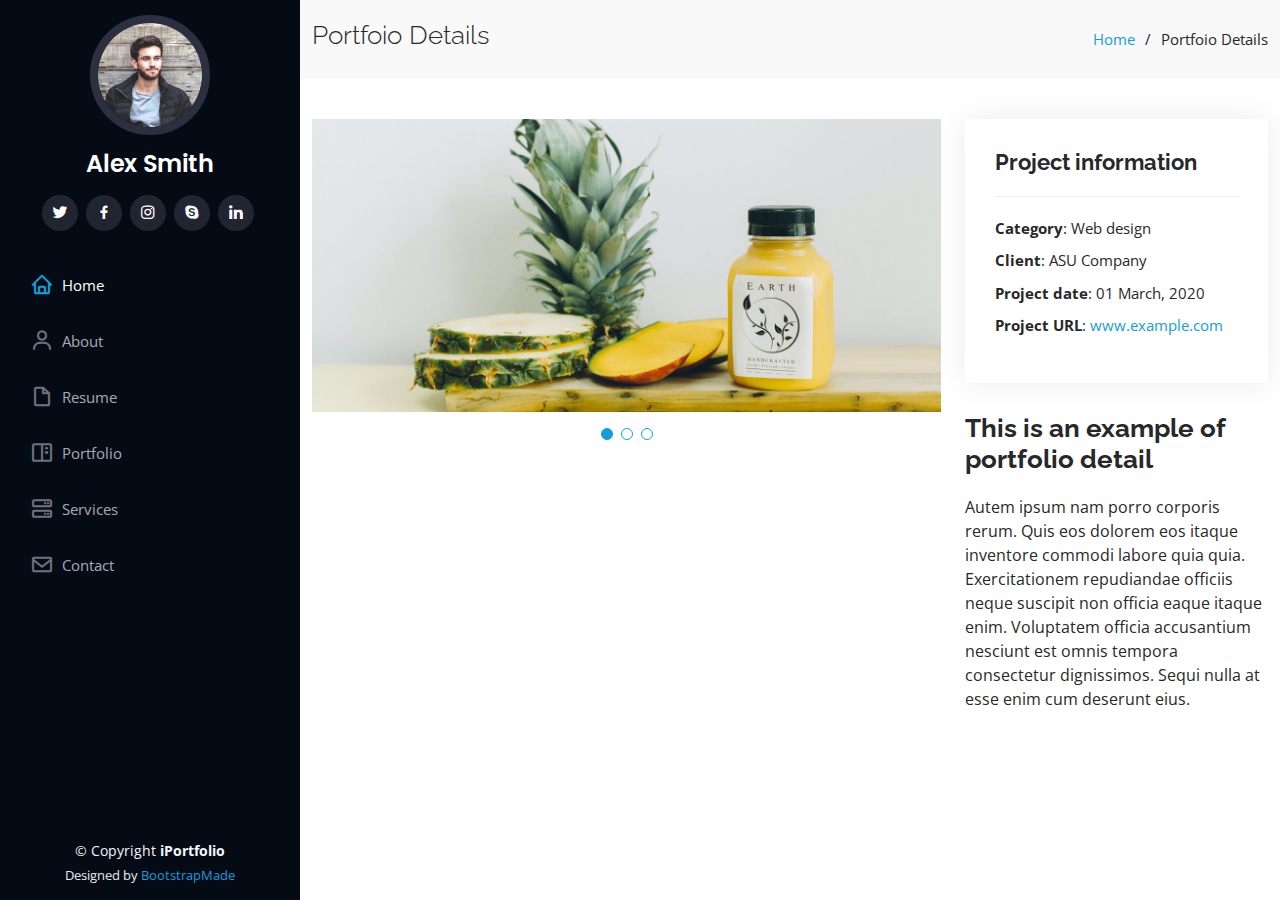
==== portfolio-details.html @ d4bfe418 "push portopolio_zai" ====
<!DOCTYPE html>
<html lang="en">

<head>
  <meta charset="utf-8">
  <meta content="width=device-width, initial-scale=1.0" name="viewport">

  <title>Portfolio Details - iPortfolio Bootstrap Template</title>
  <meta content="" name="description">
  <meta content="" name="keywords">

  <!-- Favicons -->
  <link href="assets/img/favicon.png" rel="icon">
  <link href="assets/img/apple-touch-icon.png" rel="apple-touch-icon">

  <!-- Google Fonts -->
  <link href="https://fonts.googleapis.com/css?family=Open+Sans:300,300i,400,400i,600,600i,700,700i|Raleway:300,300i,400,400i,500,500i,600,600i,700,700i|Poppins:300,300i,400,400i,500,500i,600,600i,700,700i" rel="stylesheet">

  <!-- Vendor CSS Files -->
  <link href="assets/vendor/aos/aos.css" rel="stylesheet">
  <link href="assets/vendor/bootstrap/css/bootstrap.min.css" rel="stylesheet">
  <link href="assets/vendor/bootstrap-icons/bootstrap-icons.css" rel="stylesheet">
  <link href="assets/vendor/boxicons/css/boxicons.min.css" rel="stylesheet">
  <link href="assets/vendor/glightbox/css/glightbox.min.css" rel="stylesheet">
  <link href="assets/vendor/swiper/swiper-bundle.min.css" rel="stylesheet">

  <!-- Template Main CSS File -->
  <link href="assets/css/style.css" rel="stylesheet">

  <!-- =======================================================
  * Template Name: iPortfolio - v3.9.1
  * Template URL: https://bootstrapmade.com/iportfolio-bootstrap-portfolio-websites-template/
  * Author: BootstrapMade.com
  * License: https://bootstrapmade.com/license/
  ======================================================== -->
</head>

<body>

  <!-- ======= Mobile nav toggle button ======= -->
  <i class="bi bi-list mobile-nav-toggle d-xl-none"></i>

  <!-- ======= Header ======= -->
  <header id="header">
    <div class="d-flex flex-column">

      <div class="profile">
        <img src="assets/img/profile-img.jpg" alt="" class="img-fluid rounded-circle">
        <h1 class="text-light"><a href="index.html">Alex Smith</a></h1>
        <div class="social-links mt-3 text-center">
          <a href="#" class="twitter"><i class="bx bxl-twitter"></i></a>
          <a href="#" class="facebook"><i class="bx bxl-facebook"></i></a>
          <a href="#" class="instagram"><i class="bx bxl-instagram"></i></a>
          <a href="#" class="google-plus"><i class="bx bxl-skype"></i></a>
          <a href="#" class="linkedin"><i class="bx bxl-linkedin"></i></a>
        </div>
      </div>

      <nav id="navbar" class="nav-menu navbar">
        <ul>
          <li><a href="#hero" class="nav-link scrollto active"><i class="bx bx-home"></i> <span>Home</span></a></li>
          <li><a href="#about" class="nav-link scrollto"><i class="bx bx-user"></i> <span>About</span></a></li>
          <li><a href="#resume" class="nav-link scrollto"><i class="bx bx-file-blank"></i> <span>Resume</span></a></li>
          <li><a href="#portfolio" class="nav-link scrollto"><i class="bx bx-book-content"></i> <span>Portfolio</span></a></li>
          <li><a href="#services" class="nav-link scrollto"><i class="bx bx-server"></i> <span>Services</span></a></li>
          <li><a href="#contact" class="nav-link scrollto"><i class="bx bx-envelope"></i> <span>Contact</span></a></li>
        </ul>
      </nav><!-- .nav-menu -->
    </div>
  </header><!-- End Header -->

  <main id="main">

    <!-- ======= Breadcrumbs ======= -->
    <section id="breadcrumbs" class="breadcrumbs">
      <div class="container">

        <div class="d-flex justify-content-between align-items-center">
          <h2>Portfoio Details</h2>
          <ol>
            <li><a href="index.html">Home</a></li>
            <li>Portfoio Details</li>
          </ol>
        </div>

      </div>
    </section><!-- End Breadcrumbs -->

    <!-- ======= Portfolio Details Section ======= -->
    <section id="portfolio-details" class="portfolio-details">
      <div class="container">

        <div class="row gy-4">

          <div class="col-lg-8">
            <div class="portfolio-details-slider swiper">
              <div class="swiper-wrapper align-items-center">

                <div class="swiper-slide">
                  <img src="assets/img/portfolio/portfolio-details-1.jpg" alt="">
                </div>

                <div class="swiper-slide">
                  <img src="assets/img/portfolio/portfolio-details-2.jpg" alt="">
                </div>

                <div class="swiper-slide">
                  <img src="assets/img/portfolio/portfolio-details-3.jpg" alt="">
                </div>

              </div>
              <div class="swiper-pagination"></div>
            </div>
          </div>

          <div class="col-lg-4">
            <div class="portfolio-info">
              <h3>Project information</h3>
              <ul>
                <li><strong>Category</strong>: Web design</li>
                <li><strong>Client</strong>: ASU Company</li>
                <li><strong>Project date</strong>: 01 March, 2020</li>
                <li><strong>Project URL</strong>: <a href="#">www.example.com</a></li>
              </ul>
            </div>
            <div class="portfolio-description">
              <h2>This is an example of portfolio detail</h2>
              <p>
                Autem ipsum nam porro corporis rerum. Quis eos dolorem eos itaque inventore commodi labore quia quia. Exercitationem repudiandae officiis neque suscipit non officia eaque itaque enim. Voluptatem officia accusantium nesciunt est omnis tempora consectetur dignissimos. Sequi nulla at esse enim cum deserunt eius.
              </p>
            </div>
          </div>

        </div>

      </div>
    </section><!-- End Portfolio Details Section -->

  </main><!-- End #main -->

  <!-- ======= Footer ======= -->
  <footer id="footer">
    <div class="container">
      <div class="copyright">
        &copy; Copyright <strong><span>iPortfolio</span></strong>
      </div>
      <div class="credits">
        <!-- All the links in the footer should remain intact. -->
        <!-- You can delete the links only if you purchased the pro version. -->
        <!-- Licensing information: https://bootstrapmade.com/license/ -->
        <!-- Purchase the pro version with working PHP/AJAX contact form: https://bootstrapmade.com/iportfolio-bootstrap-portfolio-websites-template/ -->
        Designed by <a href="https://bootstrapmade.com/">BootstrapMade</a>
      </div>
    </div>
  </footer><!-- End  Footer -->

  <a href="#" class="back-to-top d-flex align-items-center justify-content-center"><i class="bi bi-arrow-up-short"></i></a>

  <!-- Vendor JS Files -->
  <script src="assets/vendor/purecounter/purecounter_vanilla.js"></script>
  <script src="assets/vendor/aos/aos.js"></script>
  <script src="assets/vendor/bootstrap/js/bootstrap.bundle.min.js"></script>
  <script src="assets/vendor/glightbox/js/glightbox.min.js"></script>
  <script src="assets/vendor/isotope-layout/isotope.pkgd.min.js"></script>
  <script src="assets/vendor/swiper/swiper-bundle.min.js"></script>
  <script src="assets/vendor/typed.js/typed.min.js"></script>
  <script src="assets/vendor/waypoints/noframework.waypoints.js"></script>
  <script src="assets/vendor/php-email-form/validate.js"></script>

  <!-- Template Main JS File -->
  <script src="assets/js/main.js"></script>

</body>

</html>
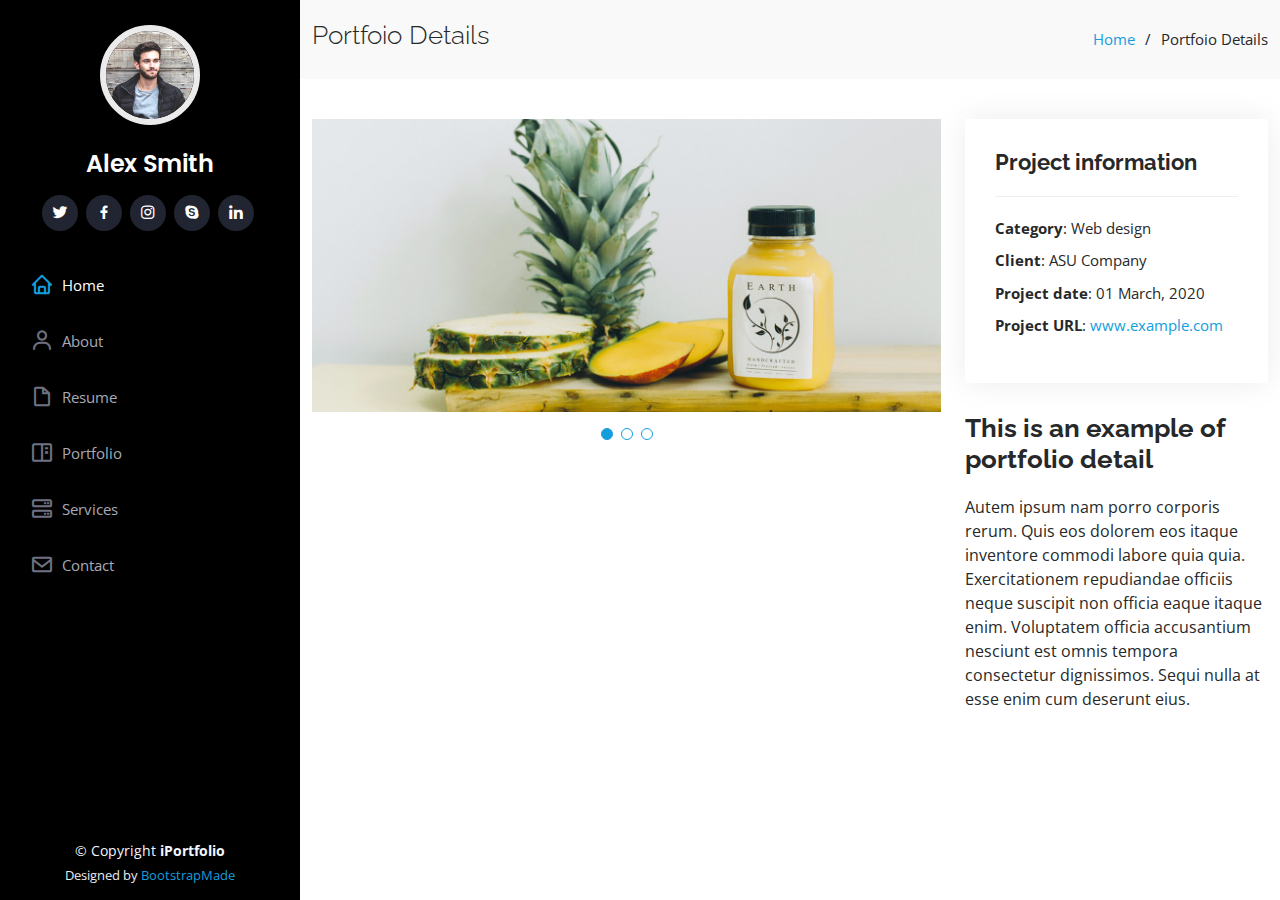
==== commit 18ba8b2c: "push" ====
--- a/portfolio-details.html
+++ b/portfolio-details.html
@@ -5,12 +5,12 @@
   <meta charset="utf-8">
   <meta content="width=device-width, initial-scale=1.0" name="viewport">
 
-  <title>Portfolio Details - iPortfolio Bootstrap Template</title>
+  <title>Portfolio Details</title>
   <meta content="" name="description">
   <meta content="" name="keywords">
 
   <!-- Favicons -->
-  <link href="assets/img/favicon.png" rel="icon">
+  <link href="assets/img/iconku.png" rel="icon">
   <link href="assets/img/apple-touch-icon.png" rel="apple-touch-icon">
 
   <!-- Google Fonts -->
--- a/assets/css/style.css
+++ b/assets/css/style.css
@@ -19,7 +19,7 @@
 }
 
 a:hover {
-  color: #37b3ed;
+  color: #ffffff;
   text-decoration: none;
 }
 
@@ -78,15 +78,16 @@
   z-index: 9997;
   transition: all 0.5s;
   padding: 0 15px;
-  background: #040b14;
+  background: #000000;
   overflow-y: auto;
 }
 
 #header .profile img {
-  margin: 15px auto;
+  margin: 25px auto;
   display: block;
-  width: 120px;
-  border: 8px solid #2c2f3f;
+  /* height: 125px; */
+  width: 100px;
+  border: 6px solid #ebebeb;
 }
 
 #header .profile h1 {
@@ -228,7 +229,7 @@
 #hero {
   width: 100%;
   height: 100vh;
-  background: url("../img/hero-bg.jpg") top center;
+  background: url("../img/me1.jpg") top center;
   background-size: cover;
 }
 
@@ -1081,7 +1082,7 @@
   bottom: 0;
   width: 300px;
   z-index: 9999;
-  background: #040b14;
+  background: #000000;
 }
 
 #footer .copyright {
